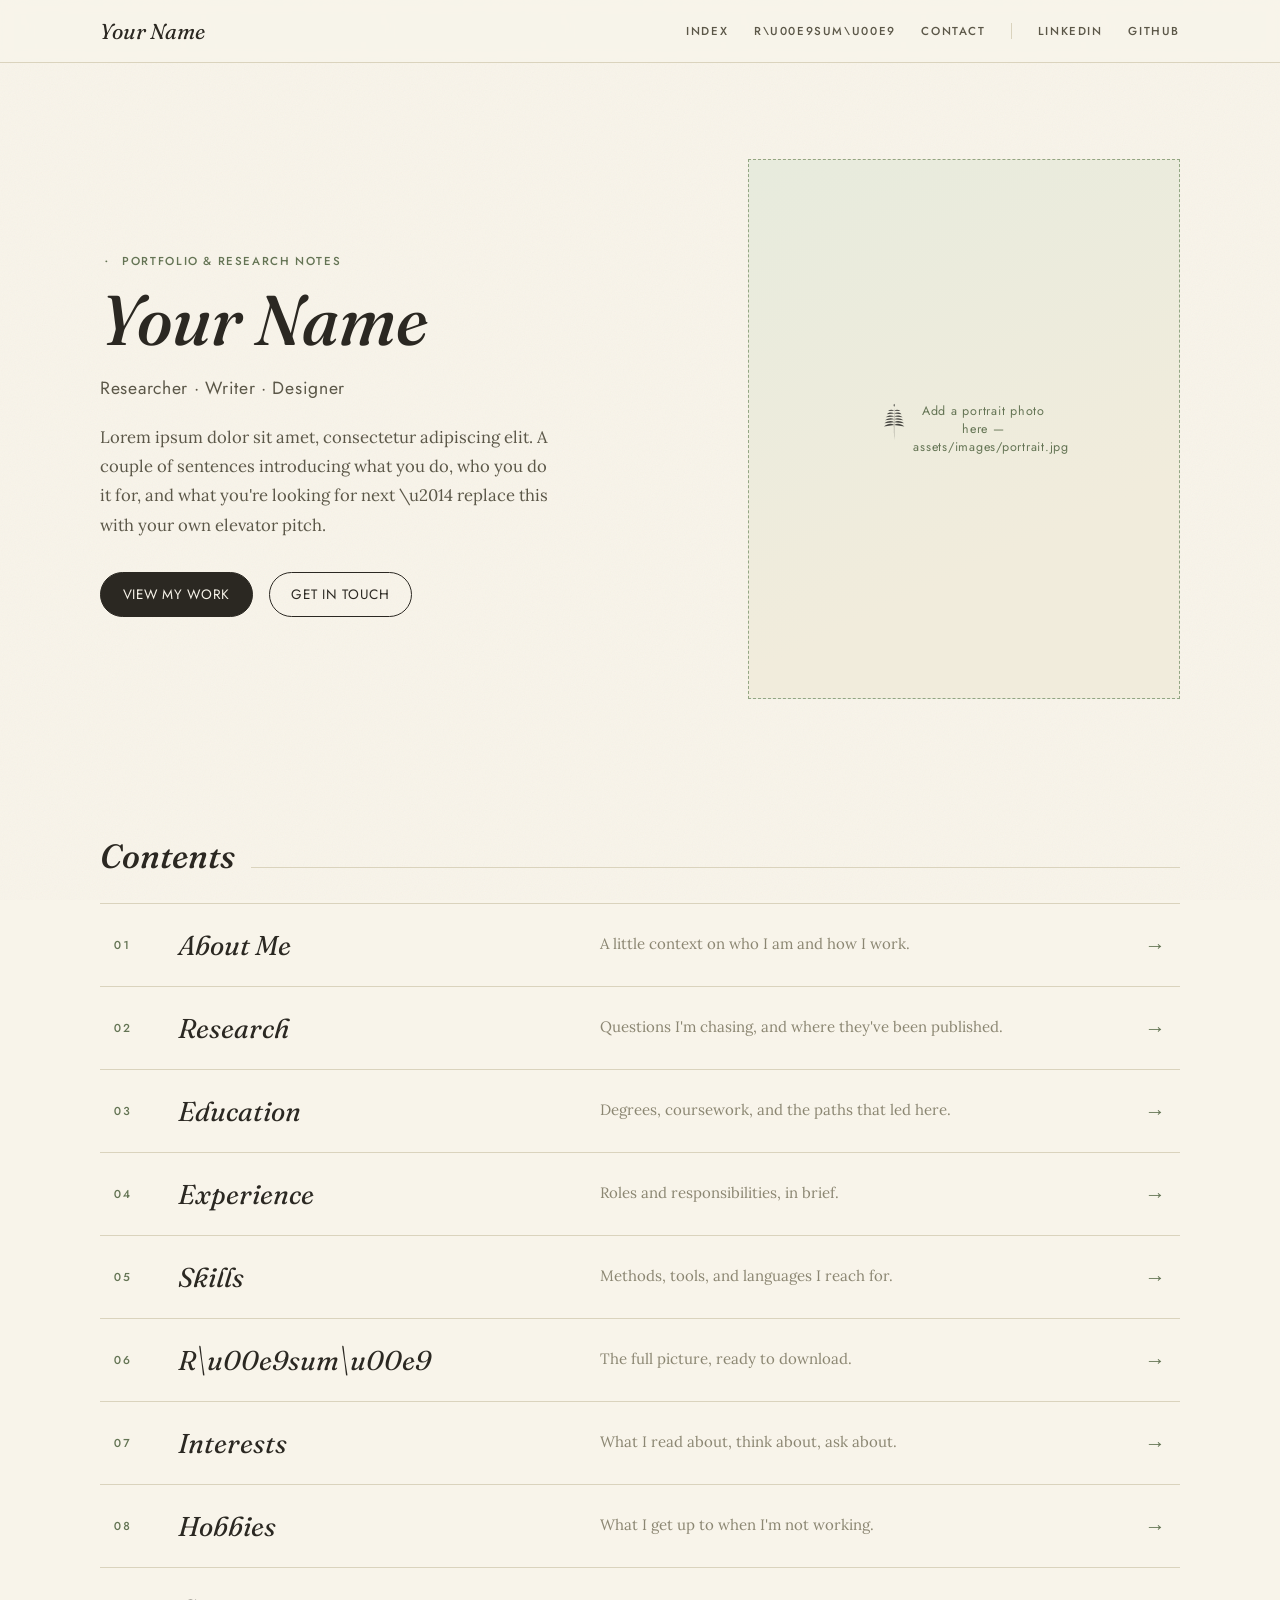
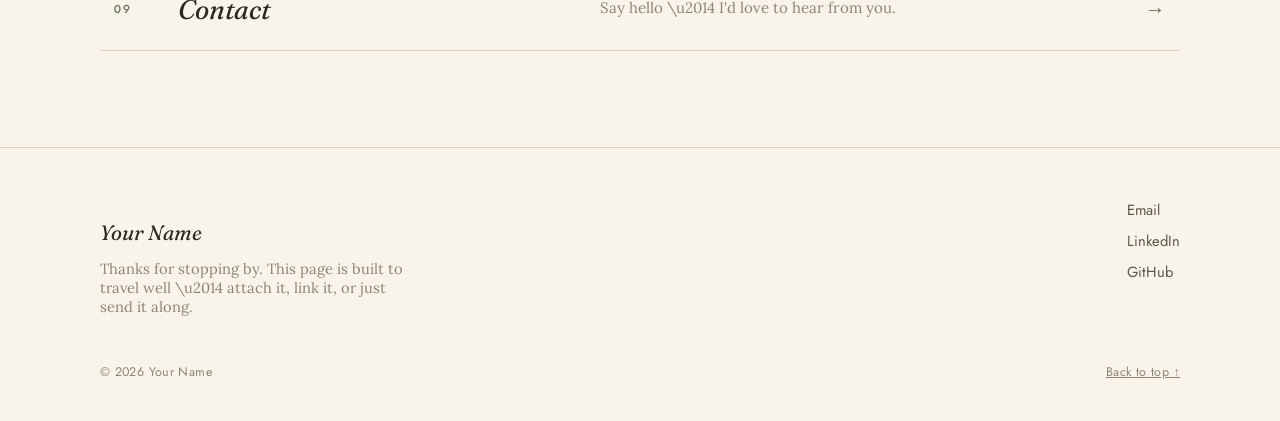
==== portfolio-editorial/index.html @ 89cc777c "reuploading" ====
<!DOCTYPE html>
<html lang="en">
<head>
<meta charset="UTF-8">
<meta name="viewport" content="width=device-width, initial-scale=1.0">
<title>Your Name \u2014 Portfolio</title>
<meta name="description" content="Portfolio of Your Name \u2014 research, experience, and work.">

<!-- Open Graph: makes the link preview nicely on LinkedIn / Slack / iMessage -->
<meta property="og:title" content="Your Name \u2014 Portfolio">
<meta property="og:description" content="Research, experience, and work.">
<meta property="og:type" content="website">
<meta property="og:image" content="assets/images/og-image.jpg">

<link rel="icon" href="data:image/svg+xml,%3Csvg xmlns='http://www.w3.org/2000/svg' viewBox='0 0 32 32'%3E%3Crect width='32' height='32' fill='%2393A683'/%3E%3Ctext x='16' y='23' font-size='20' text-anchor='middle' fill='%23F8F4EA' font-family='Georgia,serif'%3EY%3C/text%3E%3C/svg%3E">

<link rel="preconnect" href="https://fonts.googleapis.com">
<link rel="preconnect" href="https://fonts.gstatic.com" crossorigin>
<link href="https://fonts.googleapis.com/css2?family=Fraunces:ital,wght@0,400;0,500;0,600;1,400;1,500&family=Lora:ital,wght@0,400;0,500;1,400&family=Jost:wght@400;500&display=swap" rel="stylesheet">

<link rel="stylesheet" href="css/tokens.css">
<link rel="stylesheet" href="css/base.css">
<link rel="stylesheet" href="css/layout.css">
<link rel="stylesheet" href="css/index-grid.css">
<link rel="stylesheet" href="css/modal.css">
</head>
<body id="top">

<header class="site-header">
  <div class="wrap site-header__inner">
    <a href="#top" class="site-header__name" data-site="name">Your Name</a>
    <nav class="site-header__nav" aria-label="Primary">
      <a href="#index" class="label">Index</a>
      <button type="button" class="label" data-entry="resume">R\u00e9sum\u00e9</button>
      <button type="button" class="label" data-entry="contact">Contact</button>
      <span class="site-header__divider" aria-hidden="true"></span>
      <a href="#" class="label" data-site-href="linkedin" target="_blank" rel="noopener">LinkedIn</a>
      <a href="#" class="label" data-site-href="github" target="_blank" rel="noopener">GitHub</a>
    </nav>
  </div>
</header>

<main>

  <!-- ================= HERO ================= -->
  <section class="hero">
    <div class="wrap hero__grid">
      <div>
        <p class="hero__kicker label">
          <svg class="icon" viewBox="0 0 60 60"><use href="#icon-flourish"></use></svg>
          Portfolio &amp; Research Notes
        </p>
        <h1 class="hero__name" data-site="name">Your Name</h1>
        <p class="hero__role" data-site="role">Researcher \u00b7 Writer \u00b7 Designer</p>
        <p class="hero__intro">
          Lorem ipsum dolor sit amet, consectetur adipiscing elit. A couple of sentences
          introducing what you do, who you do it for, and what you're looking for next \u2014
          replace this with your own elevator pitch.
        </p>
        <div class="hero__cta">
          <a href="#index" class="btn btn--solid">View my work</a>
          <button type="button" class="btn btn--outline" data-entry="contact">Get in touch</button>
        </div>
      </div>

      <div class="hero__portrait" id="heroPortrait">
        <img src="assets/images/portrait.jpg" alt="Portrait of Your Name" loading="lazy"
          onerror="this.style.display='none'; document.getElementById('heroPortrait').classList.add('is-missing');">
        <svg class="hero__portrait-icon" viewBox="0 0 120 200"><use href="#icon-fern"></use></svg>
        <span class="hero__portrait-text">Add a portrait photo here &mdash; assets/images/portrait.jpg</span>
      </div>
    </div>
  </section>

  <!-- ================= INDEX ================= -->
  <section id="index">
    <div class="wrap">
      <div class="section-heading">
        <h2>Contents</h2>
        <div class="rule"></div>
      </div>

      <ul class="index-list">
        <li><button type="button" class="index-row" data-entry="about">
          <span class="index-row__num label">01</span>
          <span class="index-row__title">About Me</span>
          <span class="index-row__teaser">A little context on who I am and how I work.</span>
          <span class="index-row__arrow" aria-hidden="true">&#8594;</span>
        </button></li>

        <li><button type="button" class="index-row" data-entry="research">
          <span class="index-row__num label">02</span>
          <span class="index-row__title">Research</span>
          <span class="index-row__teaser">Questions I'm chasing, and where they've been published.</span>
          <span class="index-row__arrow" aria-hidden="true">&#8594;</span>
        </button></li>

        <li><button type="button" class="index-row" data-entry="education">
          <span class="index-row__num label">03</span>
          <span class="index-row__title">Education</span>
          <span class="index-row__teaser">Degrees, coursework, and the paths that led here.</span>
          <span class="index-row__arrow" aria-hidden="true">&#8594;</span>
        </button></li>

        <li><button type="button" class="index-row" data-entry="experience">
          <span class="index-row__num label">04</span>
          <span class="index-row__title">Experience</span>
          <span class="index-row__teaser">Roles and responsibilities, in brief.</span>
          <span class="index-row__arrow" aria-hidden="true">&#8594;</span>
        </button></li>

        <li><button type="button" class="index-row" data-entry="skills">
          <span class="index-row__num label">05</span>
          <span class="index-row__title">Skills</span>
          <span class="index-row__teaser">Methods, tools, and languages I reach for.</span>
          <span class="index-row__arrow" aria-hidden="true">&#8594;</span>
        </button></li>

        <li><button type="button" class="index-row" data-entry="resume">
          <span class="index-row__num label">06</span>
          <span class="index-row__title">R\u00e9sum\u00e9</span>
          <span class="index-row__teaser">The full picture, ready to download.</span>
          <span class="index-row__arrow" aria-hidden="true">&#8594;</span>
        </button></li>

        <li><button type="button" class="index-row" data-entry="interests">
          <span class="index-row__num label">07</span>
          <span class="index-row__title">Interests</span>
          <span class="index-row__teaser">What I read about, think about, ask about.</span>
          <span class="index-row__arrow" aria-hidden="true">&#8594;</span>
        </button></li>

        <li><button type="button" class="index-row" data-entry="hobbies">
          <span class="index-row__num label">08</span>
          <span class="index-row__title">Hobbies</span>
          <span class="index-row__teaser">What I get up to when I'm not working.</span>
          <span class="index-row__arrow" aria-hidden="true">&#8594;</span>
        </button></li>

        <li><button type="button" class="index-row" data-entry="contact">
          <span class="index-row__num label">09</span>
          <span class="index-row__title">Contact</span>
          <span class="index-row__teaser">Say hello \u2014 I'd love to hear from you.</span>
          <span class="index-row__arrow" aria-hidden="true">&#8594;</span>
        </button></li>
      </ul>
    </div>
  </section>

</main>

<footer class="site-footer">
  <div class="wrap">
    <div class="site-footer__grid">
      <div>
        <p class="site-footer__name" data-site="name">Your Name</p>
        <p class="site-footer__tag">Thanks for stopping by. This page is built to travel well \u2014 attach it, link it, or just send it along.</p>
      </div>
      <div class="site-footer__links">
        <a href="#" data-site-href="mailto">Email</a>
        <a href="#" data-site-href="linkedin" target="_blank" rel="noopener">LinkedIn</a>
        <a href="#" data-site-href="github" target="_blank" rel="noopener">GitHub</a>
      </div>
    </div>
    <div class="wrap site-footer__bottom">
      <span>&copy; <span id="year"></span> <span data-site="name">Your Name</span></span>
      <a href="#top">Back to top &uarr;</a>
    </div>
  </div>
</footer>

<!-- ================= ENTRY POPUP ================= -->
<div class="modal-overlay" id="modalOverlay" aria-hidden="true">
  <div class="entry" id="entryPanel" role="dialog" aria-modal="true" aria-labelledby="entryTitle">
    <button type="button" class="entry__close" id="entryClose" aria-label="Close">Close &#10005;</button>
    <div class="entry__scroll">
      <p class="entry__kicker label" id="entryKicker"></p>
      <h2 class="entry__title" id="entryTitle"></h2>
      <div class="entry__rule"></div>
      <div class="entry__body" id="entryBody"></div>
      <p class="entry__folio" id="entryFolio"></p>
    </div>
    <svg class="entry__ornament" viewBox="0 0 120 200"><use href="#icon-seedpod"></use></svg>
  </div>
</div>

<!-- ================= INLINE SVG SPRITE ================= -->
<svg style="display:none">
  <defs>
    <g id="icon-fern"><path d="M60 196 C58 150 58 100 60 20" />
  <path d="M60 40 C50 34 38 34 28 42" />
  <path d="M60 55 C48 48 34 48 22 58" />
  <path d="M60 70 C46 62 30 63 16 74" />
  <path d="M60 85 C45 76 28 78 12 90" />
  <path d="M60 100 C44 90 26 93 9 106" />
  <path d="M60 115 C44 104 25 108 7 122" />
  <path d="M60 40 C70 34 82 34 92 42" />
  <path d="M60 55 C72 48 86 48 98 58" />
  <path d="M60 70 C74 62 90 63 104 74" />
  <path d="M60 85 C75 76 92 78 108 90" />
  <path d="M60 100 C76 90 94 93 111 106" />
  <path d="M60 115 C76 104 95 108 113 122" />
  <path d="M60 20 C56 14 56 8 60 4 C64 8 64 14 60 20 Z" /></g>
    <g id="icon-seedpod"><path d="M60 196 L58 100" />
  <ellipse cx="60" cy="70" rx="16" ry="22" />
  <path d="M60 48 L60 20" />
  <path d="M60 48 L44 26" />
  <path d="M60 48 L76 26" />
  <path d="M52 52 L34 40" />
  <path d="M68 52 L86 40" />
  <path d="M48 66 L26 62" />
  <path d="M72 66 L94 62" />
  <path d="M48 82 L28 90" />
  <path d="M72 82 L92 90" />
  <path d="M56 90 L46 108" />
  <path d="M64 90 L74 108" /></g>
    <g id="icon-flourish"><path d="M30 4 L30 56" />
  <path d="M6 30 L54 30" />
  <path d="M12 12 L48 48" />
  <path d="M48 12 L12 48" />
  <circle cx="30" cy="30" r="4.5" fill="currentColor" stroke="none" /></g>
  </defs>
</svg>

<script src="js/content.js"></script>
<script src="js/main.js"></script>
<script>
  document.getElementById("year").textContent = new Date().getFullYear();
  if (typeof SITE_INFO !== "undefined") {
    document.querySelectorAll('[data-site-href="mailto"]').forEach((el) => {
      el.setAttribute("href", "mailto:" + SITE_INFO.email);
    });
  }
</script>
</body>
</html>
---- portfolio-editorial/css/tokens.css ----
/* ==========================================================================
   DESIGN TOKENS
   Pastel sage, warm paper, and a soft charcoal ink — with a single rust
   accent used sparingly. Edit here to re-theme the whole site.
   ========================================================================== */

:root {
  /* ---- Paper / ground ---- */
  --cream:       #F8F4EA;   /* page background */
  --paper:       #F1ECDC;   /* card / modal background, one shade deeper */
  --paper-line:  #DAD3BD;   /* hairline rules on paper */

  /* ---- Ink ---- */
  --charcoal:      #2B2822;
  --charcoal-soft: #5B5748;
  --charcoal-faint:#8B8672;

  /* ---- Sage (primary accent) ---- */
  --sage:       #93A683;
  --sage-deep:  #647454;
  --sage-pale:  #E7EBDD;

  /* ---- Rust (secondary accent, used sparingly) ---- */
  --rust: #B5613A;

  /* ---- Type ---- */
  --font-display: 'Fraunces', 'Georgia', serif;
  --font-body:    'Lora', Georgia, serif;
  --font-ui:      'Jost', 'Helvetica Neue', Arial, sans-serif;

  /* ---- Motion ---- */
  --ease: cubic-bezier(.22,1,.36,1);
}
---- portfolio-editorial/css/base.css ----
/* ==========================================================================
   BASE / RESET / PAGE GROUND
   ========================================================================== */

*, *::before, *::after { box-sizing: border-box; }

html { scroll-behavior: smooth; }

html, body {
  margin: 0;
  min-height: 100%;
  background: var(--cream);
  color: var(--charcoal);
  font-family: var(--font-body);
}

body {
  position: relative;
  overflow-x: hidden;
}

/* Faint paper grain over the whole page */
body::before {
  content: "";
  position: fixed;
  inset: 0;
  pointer-events: none;
  z-index: 1;
  opacity: 0.05;
  mix-blend-mode: multiply;
  background-image: url("data:image/svg+xml,%3Csvg xmlns='http://www.w3.org/2000/svg' width='180' height='180'%3E%3Cfilter id='n'%3E%3CfeTurbulence type='fractalNoise' baseFrequency='0.85' numOctaves='2' stitchTiles='stitch'/%3E%3C/filter%3E%3Crect width='100%25' height='100%25' filter='url(%23n)'/%3E%3C/svg%3E");
  background-size: 180px 180px;
}

img { max-width: 100%; display: block; }
button { font-family: inherit; }
a { color: var(--sage-deep); }

h1, h2, h3, h4 {
  font-family: var(--font-display);
  font-weight: 500;
  margin: 0;
  color: var(--charcoal);
}

::selection { background: var(--sage); color: var(--cream); }

:focus-visible {
  outline: 2px solid var(--sage-deep);
  outline-offset: 3px;
}

/* ---- Small-caps / label utility, used for nav, kickers, tags ---- */
.label {
  font-family: var(--font-ui);
  text-transform: uppercase;
  letter-spacing: 0.14em;
  font-size: 0.72rem;
  font-weight: 500;
}

.wrap {
  width: min(1080px, 90vw);
  margin: 0 auto;
  position: relative;
  z-index: 2;
}

.visually-hidden {
  position: absolute;
  width: 1px; height: 1px;
  overflow: hidden;
  clip: rect(0 0 0 0);
  white-space: nowrap;
}

.icon {
  color: var(--sage-deep);
  width: 1em;
  height: 1em;
  display: inline-block;
}

html.no-scroll, body.no-scroll { overflow: hidden !important; height: 100%; }

@media (prefers-reduced-motion: reduce) {
  html { scroll-behavior: auto; }
  * { animation-duration: 0.001ms !important; animation-iteration-count: 1 !important; transition-duration: 0.001ms !important; }
}
---- portfolio-editorial/css/layout.css ----
/* ==========================================================================
   LAYOUT: header, hero, footer, buttons
   ========================================================================== */

/* ---- Header ---- */
.site-header {
  position: sticky;
  top: 0;
  z-index: 20;
  background: rgba(248,244,234,0.9);
  backdrop-filter: blur(6px);
  border-bottom: 1px solid var(--paper-line);
}
.site-header__inner {
  display: flex;
  align-items: center;
  justify-content: space-between;
  padding: 1.1rem 0;
}
.site-header__name {
  font-family: var(--font-display);
  font-style: italic;
  font-size: 1.35rem;
  color: var(--charcoal);
  text-decoration: none;
}
.site-header__nav {
  display: flex;
  align-items: center;
  gap: 1.6rem;
}
.site-header__nav button,
.site-header__nav a {
  background: none;
  border: none;
  cursor: pointer;
  color: var(--charcoal-soft);
  text-decoration: none;
  padding: 0.2rem 0;
  border-bottom: 1px solid transparent;
  transition: color 160ms var(--ease), border-color 160ms var(--ease);
}
.site-header__nav button:hover,
.site-header__nav a:hover,
.site-header__nav button:focus-visible,
.site-header__nav a:focus-visible {
  color: var(--sage-deep);
  border-bottom-color: var(--sage-deep);
}
.site-header__divider {
  width: 1px;
  height: 1rem;
  background: var(--paper-line);
}

@media (max-width: 640px) {
  .site-header__nav { gap: 1rem; flex-wrap: wrap; justify-content: flex-end; }
  .site-header__divider { display: none; }
}

/* ---- Hero ---- */
.hero {
  padding: clamp(3rem, 8vw, 6rem) 0 clamp(2.5rem, 6vw, 4rem);
}
.hero__grid {
  display: grid;
  grid-template-columns: 1.15fr 0.85fr;
  gap: clamp(2rem, 5vw, 4rem);
  align-items: center;
}
.hero__kicker {
  color: var(--sage-deep);
  margin-bottom: 0.9rem;
  display: flex;
  align-items: center;
  gap: 0.6rem;
}
.hero__kicker .icon { width: 1.1em; height: 1.1em; }
.hero__name {
  font-size: clamp(2.6rem, 6vw, 4.4rem);
  font-style: italic;
  line-height: 1.05;
  margin-bottom: 0.6rem;
}
.hero__role {
  font-family: var(--font-ui);
  color: var(--charcoal-soft);
  font-size: clamp(0.95rem, 1.4vw, 1.1rem);
  letter-spacing: 0.04em;
  margin-bottom: 1.4rem;
}
.hero__intro {
  max-width: 46ch;
  font-size: clamp(1rem, 1.3vw, 1.12rem);
  line-height: 1.75;
  color: var(--charcoal-soft);
  margin-bottom: 2rem;
}
.hero__cta {
  display: flex;
  gap: 1rem;
  flex-wrap: wrap;
}

.hero__portrait {
  position: relative;
  aspect-ratio: 4 / 5;
  overflow: hidden;
  border: 1px solid var(--paper-line);
}
.hero__portrait img {
  position: absolute;
  inset: 0;
  width: 100%;
  height: 100%;
  object-fit: cover;
}
.hero__portrait-icon,
.hero__portrait-text { display: none; }

.hero__portrait.is-missing {
  border: 1.5px dashed var(--sage);
  background: linear-gradient(155deg, var(--sage-pale), var(--paper) 70%);
  display: flex;
  align-items: center;
  justify-content: center;
  text-align: center;
  padding: 1.5rem;
}
.hero__portrait.is-missing .hero__portrait-icon,
.hero__portrait.is-missing .hero__portrait-text { display: block; }
.hero__portrait-icon { width: 2.4rem; height: 2.4rem; margin-bottom: 0.8rem; color: var(--sage-deep); opacity: 0.7; }
.hero__portrait-text {
  font-family: var(--font-ui);
  font-size: 0.78rem;
  letter-spacing: 0.06em;
  color: var(--sage-deep);
  max-width: 20ch;
}

@media (max-width: 780px) {
  .hero__grid { grid-template-columns: 1fr; }
  .hero__portrait { max-width: 320px; margin: 0 auto; }
}

/* ---- Buttons ---- */
.btn {
  font-family: var(--font-ui);
  font-size: 0.85rem;
  letter-spacing: 0.05em;
  text-transform: uppercase;
  padding: 0.85em 1.6em;
  border-radius: 999px;
  border: 1.5px solid var(--charcoal);
  background: transparent;
  color: var(--charcoal);
  cursor: pointer;
  text-decoration: none;
  display: inline-flex;
  align-items: center;
  gap: 0.5em;
  transition: transform 160ms var(--ease), background 160ms var(--ease), color 160ms var(--ease);
}
.btn:hover, .btn:focus-visible {
  transform: translateY(-2px);
}
.btn--solid {
  background: var(--charcoal);
  color: var(--cream);
  border-color: var(--charcoal);
}
.btn--solid:hover, .btn--solid:focus-visible { background: var(--sage-deep); border-color: var(--sage-deep); }
.btn--outline:hover, .btn--outline:focus-visible { background: var(--charcoal); color: var(--cream); }

/* ---- Section heading (used above the index & elsewhere) ---- */
.section-heading {
  display: flex;
  align-items: baseline;
  gap: 1rem;
  margin: clamp(3rem, 6vw, 4.5rem) 0 1.6rem;
}
.section-heading h2 {
  font-size: clamp(1.6rem, 3vw, 2.1rem);
  font-style: italic;
}
.section-heading .rule {
  flex: 1 1 auto;
  height: 1px;
  background: var(--paper-line);
}

/* ---- Footer ---- */
.site-footer {
  margin-top: clamp(4rem, 8vw, 6rem);
  border-top: 1px solid var(--paper-line);
  padding: clamp(2.4rem, 5vw, 3.2rem) 0 2.5rem;
}
.site-footer__grid {
  display: flex;
  flex-wrap: wrap;
  gap: 2rem;
  justify-content: space-between;
  align-items: flex-start;
  margin-bottom: 2rem;
}
.site-footer__name {
  font-family: var(--font-display);
  font-style: italic;
  font-size: 1.3rem;
  margin-bottom: 0.4rem;
}
.site-footer__tag {
  color: var(--charcoal-faint);
  font-size: 0.92rem;
  max-width: 34ch;
}
.site-footer__links {
  display: flex;
  flex-direction: column;
  gap: 0.5rem;
}
.site-footer__links a {
  color: var(--charcoal-soft);
  text-decoration: none;
  font-family: var(--font-ui);
  font-size: 0.92rem;
  border-bottom: 1px solid transparent;
  transition: color 160ms var(--ease), border-color 160ms var(--ease);
}
.site-footer__links a:hover { color: var(--sage-deep); border-bottom-color: var(--sage-deep); }

.site-footer__bottom {
  display: flex;
  justify-content: space-between;
  flex-wrap: wrap;
  gap: 0.6rem;
  color: var(--charcoal-faint);
  font-family: var(--font-ui);
  font-size: 0.78rem;
  letter-spacing: 0.03em;
}
.site-footer__bottom a { color: inherit; }
---- portfolio-editorial/css/index-grid.css ----
/* ==========================================================================
   INDEX — the magazine-style "table of contents" list of clickable sections
   ========================================================================== */

.index-list {
  list-style: none;
  margin: 0;
  padding: 0;
  border-top: 1px solid var(--paper-line);
}
.index-list li { border-bottom: 1px solid var(--paper-line); }

.index-row {
  width: 100%;
  display: grid;
  grid-template-columns: 2.6rem 1.3fr 1.7fr auto;
  align-items: center;
  gap: 1.4rem;
  background: none;
  border: none;
  cursor: pointer;
  padding: 1.5rem 0.9rem;
  text-align: left;
  transition: background 200ms var(--ease), padding-left 200ms var(--ease);
}
.index-row:hover,
.index-row:focus-visible {
  background: var(--sage-pale);
  padding-left: 1.6rem;
}

.index-row__num {
  color: var(--sage-deep);
  font-variant-numeric: tabular-nums;
}
.index-row__title {
  font-family: var(--font-display);
  font-size: clamp(1.2rem, 2.3vw, 1.7rem);
  color: var(--charcoal);
  font-style: italic;
}
.index-row__teaser {
  font-family: var(--font-body);
  color: var(--charcoal-faint);
  font-size: 0.94rem;
  line-height: 1.5;
}
.index-row__arrow {
  font-size: 1.3rem;
  color: var(--sage-deep);
  transform: translateX(0);
  transition: transform 220ms var(--ease);
  justify-self: end;
}
.index-row:hover .index-row__arrow,
.index-row:focus-visible .index-row__arrow {
  transform: translateX(6px);
}

@media (max-width: 720px) {
  .index-row {
    grid-template-columns: 2rem 1fr auto;
  }
  .index-row__teaser { display: none; }
}
---- portfolio-editorial/css/modal.css ----
/* ==========================================================================
   ENTRY POPUP — an editorial "magazine spread" for each section
   ========================================================================== */

.modal-overlay {
  position: fixed;
  inset: 0;
  background: rgba(43,40,34,0.74);
  display: flex;
  align-items: center;
  justify-content: center;
  padding: 4vh 4vw;
  opacity: 0;
  visibility: hidden;
  transition: opacity 220ms var(--ease);
  z-index: 100;
}
.modal-overlay.is-open { opacity: 1; visibility: visible; }

.entry {
  position: relative;
  width: min(760px, 94vw);
  max-height: 88vh;
  overflow: hidden;
  background: var(--paper);
  border-top: 3px solid var(--sage);
  box-shadow: 0 2rem 4rem rgba(43,40,34,0.35);
  transform: translateY(14px) scale(0.97);
  opacity: 0;
  transition: transform 260ms var(--ease), opacity 220ms var(--ease);
}
.modal-overlay.is-open .entry { transform: translateY(0) scale(1); opacity: 1; }

.entry__ornament {
  position: absolute;
  right: -1.2rem;
  bottom: -1.2rem;
  width: 7rem;
  height: 7rem;
  color: var(--sage);
  opacity: 0.16;
  pointer-events: none;
  transform: rotate(8deg);
}

.entry__close {
  position: absolute;
  top: 1.1rem;
  right: 1.3rem;
  z-index: 2;
  background: none;
  border: none;
  cursor: pointer;
  font-family: var(--font-ui);
  font-size: 0.75rem;
  letter-spacing: 0.1em;
  text-transform: uppercase;
  color: var(--charcoal-soft);
  display: flex;
  align-items: center;
  gap: 0.4em;
  padding: 0.4em 0.6em;
  transition: color 160ms var(--ease);
}
.entry__close:hover, .entry__close:focus-visible { color: var(--sage-deep); }

.entry__scroll {
  max-height: 88vh;
  overflow-y: auto;
  padding: clamp(2.2rem, 5vw, 3.2rem) clamp(1.8rem, 5vw, 3.2rem) clamp(2.4rem, 5vw, 3rem);
}

.entry__kicker {
  color: var(--sage-deep);
  margin-bottom: 0.7rem;
}
.entry__title {
  font-size: clamp(1.7rem, 4vw, 2.5rem);
  font-style: italic;
  margin-bottom: 1rem;
}
.entry__rule {
  height: 1px;
  background: var(--paper-line);
  margin-bottom: 1.6rem;
}

.entry__body {
  color: var(--charcoal-soft);
  line-height: 1.75;
  font-size: clamp(0.94rem, 1.4vw, 1.04rem);
}
.entry__body p { margin: 0 0 1.1em; }
.entry__body ul { margin: 0 0 1.1em; padding-left: 1.2em; }
.entry__body li { margin-bottom: 0.5em; }
.entry__body h3 {
  font-family: var(--font-display);
  font-style: italic;
  color: var(--charcoal);
  font-size: 1.15em;
  margin: 1.3em 0 0.35em;
}
.entry__body .meta {
  font-family: var(--font-ui);
  font-size: 0.78em;
  letter-spacing: 0.05em;
  text-transform: uppercase;
  color: var(--sage-deep);
  margin: 0 0 0.6em;
}
.entry__quote {
  font-family: var(--font-display);
  font-style: italic;
  font-size: 1.25em;
  color: var(--charcoal);
  border-left: 2px solid var(--sage);
  padding-left: 1em;
  margin: 1.4em 0;
}

.entry__tags {
  display: flex;
  flex-wrap: wrap;
  gap: 0.5em;
  margin: 0.6em 0 1.2em;
  padding: 0;
  list-style: none;
}
.entry__tags li {
  margin: 0;
  padding: 0.3em 0.85em;
  border: 1px solid var(--sage);
  color: var(--sage-deep);
  font-family: var(--font-ui);
  font-size: 0.82em;
  border-radius: 999px;
}

.entry__image {
  position: relative;
  margin: 0.4em 0 1.3em;
}
.entry__image img {
  width: 100%;
  display: block;
  border: 1px solid var(--paper-line);
}
.entry__image-fallback { display: none; }
.entry__image.is-missing {
  border: 1.5px dashed var(--sage);
  background: var(--sage-pale);
  padding: 2rem 1rem;
  text-align: center;
  color: var(--sage-deep);
  font-family: var(--font-ui);
  font-size: 0.78rem;
  letter-spacing: 0.05em;
}
.entry__image.is-missing .entry__image-fallback { display: inline; }

.entry__folio {
  margin-top: 1.8em;
  text-align: right;
  font-family: var(--font-ui);
  font-size: 0.75rem;
  letter-spacing: 0.08em;
  color: var(--charcoal-faint);
}

.entry__scroll::-webkit-scrollbar { width: 9px; }
.entry__scroll::-webkit-scrollbar-thumb { background: var(--paper-line); }
.entry__scroll::-webkit-scrollbar-track { background: transparent; }

@media (max-width: 560px) {
  .entry__ornament { width: 4.5rem; height: 4.5rem; }
}
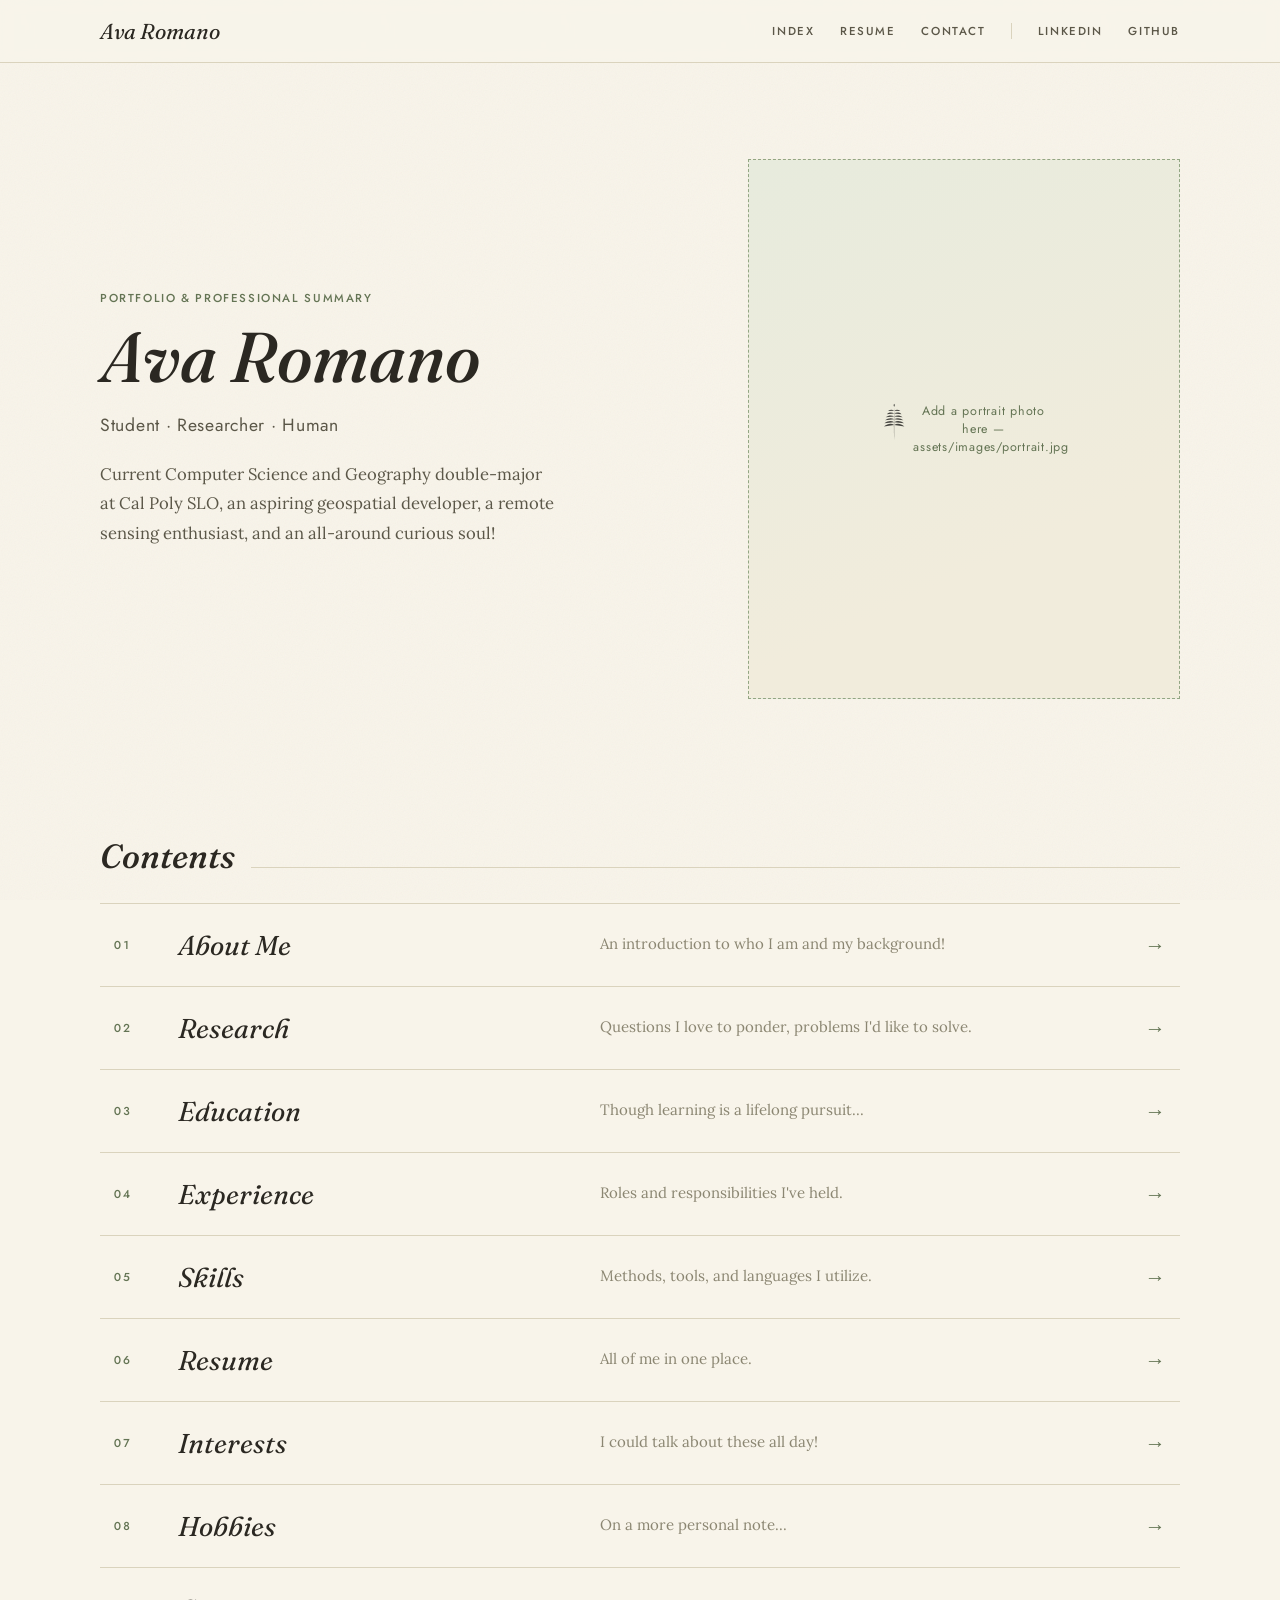
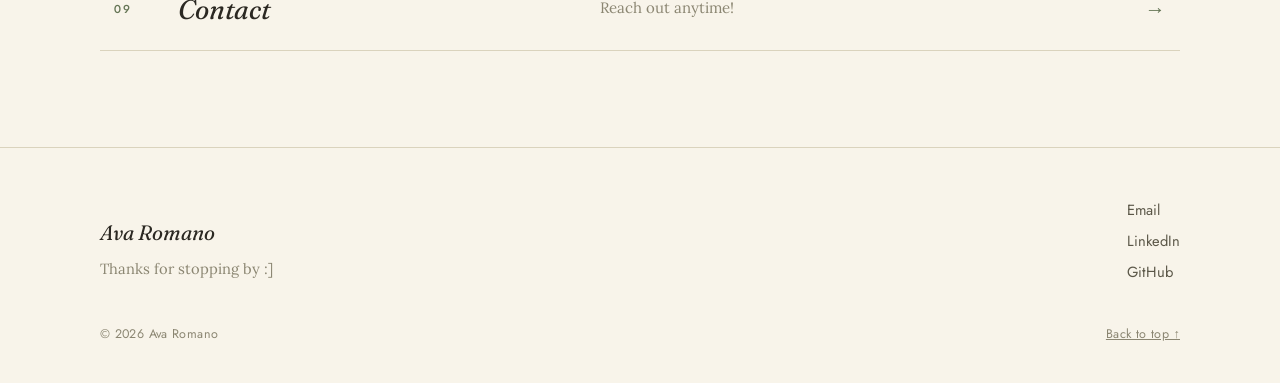
==== commit 8d686d5b: "initial changes" ====
--- a/portfolio-editorial/index.html
+++ b/portfolio-editorial/index.html
@@ -3,7 +3,7 @@
 <head>
 <meta charset="UTF-8">
 <meta name="viewport" content="width=device-width, initial-scale=1.0">
-<title>Your Name \u2014 Portfolio</title>
+<title>Ava Romano \u2014 Portfolio</title>
 <meta name="description" content="Portfolio of Your Name \u2014 research, experience, and work.">
 
 <!-- Open Graph: makes the link preview nicely on LinkedIn / Slack / iMessage -->
@@ -28,10 +28,10 @@
 
 <header class="site-header">
   <div class="wrap site-header__inner">
-    <a href="#top" class="site-header__name" data-site="name">Your Name</a>
+    <a href="#top" class="site-header__name" data-site="name">Ava Romano</a>
     <nav class="site-header__nav" aria-label="Primary">
       <a href="#index" class="label">Index</a>
-      <button type="button" class="label" data-entry="resume">R\u00e9sum\u00e9</button>
+      <button type="button" class="label" data-entry="resume">Resume</button>
       <button type="button" class="label" data-entry="contact">Contact</button>
       <span class="site-header__divider" aria-hidden="true"></span>
       <a href="#" class="label" data-site-href="linkedin" target="_blank" rel="noopener">LinkedIn</a>
@@ -47,20 +47,14 @@
     <div class="wrap hero__grid">
       <div>
         <p class="hero__kicker label">
-          <svg class="icon" viewBox="0 0 60 60"><use href="#icon-flourish"></use></svg>
-          Portfolio &amp; Research Notes
+          Portfolio &amp; Professional Summary
         </p>
         <h1 class="hero__name" data-site="name">Your Name</h1>
         <p class="hero__role" data-site="role">Researcher \u00b7 Writer \u00b7 Designer</p>
         <p class="hero__intro">
-          Lorem ipsum dolor sit amet, consectetur adipiscing elit. A couple of sentences
-          introducing what you do, who you do it for, and what you're looking for next \u2014
-          replace this with your own elevator pitch.
+          Current Computer Science and Geography double-major at Cal Poly SLO, an aspiring geospatial developer,
+           a remote sensing enthusiast, and an all-around curious soul!
         </p>
-        <div class="hero__cta">
-          <a href="#index" class="btn btn--solid">View my work</a>
-          <button type="button" class="btn btn--outline" data-entry="contact">Get in touch</button>
-        </div>
       </div>
 
       <div class="hero__portrait" id="heroPortrait">
@@ -84,63 +78,63 @@
         <li><button type="button" class="index-row" data-entry="about">
           <span class="index-row__num label">01</span>
           <span class="index-row__title">About Me</span>
-          <span class="index-row__teaser">A little context on who I am and how I work.</span>
+          <span class="index-row__teaser">An introduction to who I am and my background!</span>
           <span class="index-row__arrow" aria-hidden="true">&#8594;</span>
         </button></li>
 
         <li><button type="button" class="index-row" data-entry="research">
           <span class="index-row__num label">02</span>
           <span class="index-row__title">Research</span>
-          <span class="index-row__teaser">Questions I'm chasing, and where they've been published.</span>
+          <span class="index-row__teaser">Questions I love to ponder, problems I'd like to solve.</span>
           <span class="index-row__arrow" aria-hidden="true">&#8594;</span>
         </button></li>
 
         <li><button type="button" class="index-row" data-entry="education">
           <span class="index-row__num label">03</span>
           <span class="index-row__title">Education</span>
-          <span class="index-row__teaser">Degrees, coursework, and the paths that led here.</span>
+          <span class="index-row__teaser">Though learning is a lifelong pursuit...</span>
           <span class="index-row__arrow" aria-hidden="true">&#8594;</span>
         </button></li>
 
         <li><button type="button" class="index-row" data-entry="experience">
           <span class="index-row__num label">04</span>
           <span class="index-row__title">Experience</span>
-          <span class="index-row__teaser">Roles and responsibilities, in brief.</span>
+          <span class="index-row__teaser">Roles and responsibilities I've held.</span>
           <span class="index-row__arrow" aria-hidden="true">&#8594;</span>
         </button></li>
 
         <li><button type="button" class="index-row" data-entry="skills">
           <span class="index-row__num label">05</span>
           <span class="index-row__title">Skills</span>
-          <span class="index-row__teaser">Methods, tools, and languages I reach for.</span>
+          <span class="index-row__teaser">Methods, tools, and languages I utilize.</span>
           <span class="index-row__arrow" aria-hidden="true">&#8594;</span>
         </button></li>
 
         <li><button type="button" class="index-row" data-entry="resume">
           <span class="index-row__num label">06</span>
-          <span class="index-row__title">R\u00e9sum\u00e9</span>
-          <span class="index-row__teaser">The full picture, ready to download.</span>
+          <span class="index-row__title">Resume</span>
+          <span class="index-row__teaser">All of me in one place.</span>
           <span class="index-row__arrow" aria-hidden="true">&#8594;</span>
         </button></li>
 
         <li><button type="button" class="index-row" data-entry="interests">
           <span class="index-row__num label">07</span>
           <span class="index-row__title">Interests</span>
-          <span class="index-row__teaser">What I read about, think about, ask about.</span>
+          <span class="index-row__teaser">I could talk about these all day!</span>
           <span class="index-row__arrow" aria-hidden="true">&#8594;</span>
         </button></li>
 
         <li><button type="button" class="index-row" data-entry="hobbies">
           <span class="index-row__num label">08</span>
           <span class="index-row__title">Hobbies</span>
-          <span class="index-row__teaser">What I get up to when I'm not working.</span>
+          <span class="index-row__teaser">On a more personal note...</span>
           <span class="index-row__arrow" aria-hidden="true">&#8594;</span>
         </button></li>
 
         <li><button type="button" class="index-row" data-entry="contact">
           <span class="index-row__num label">09</span>
           <span class="index-row__title">Contact</span>
-          <span class="index-row__teaser">Say hello \u2014 I'd love to hear from you.</span>
+          <span class="index-row__teaser">Reach out anytime!</span>
           <span class="index-row__arrow" aria-hidden="true">&#8594;</span>
         </button></li>
       </ul>
@@ -154,7 +148,7 @@
     <div class="site-footer__grid">
       <div>
         <p class="site-footer__name" data-site="name">Your Name</p>
-        <p class="site-footer__tag">Thanks for stopping by. This page is built to travel well \u2014 attach it, link it, or just send it along.</p>
+        <p class="site-footer__tag">Thanks for stopping by :]</p>
       </div>
       <div class="site-footer__links">
         <a href="#" data-site-href="mailto">Email</a>
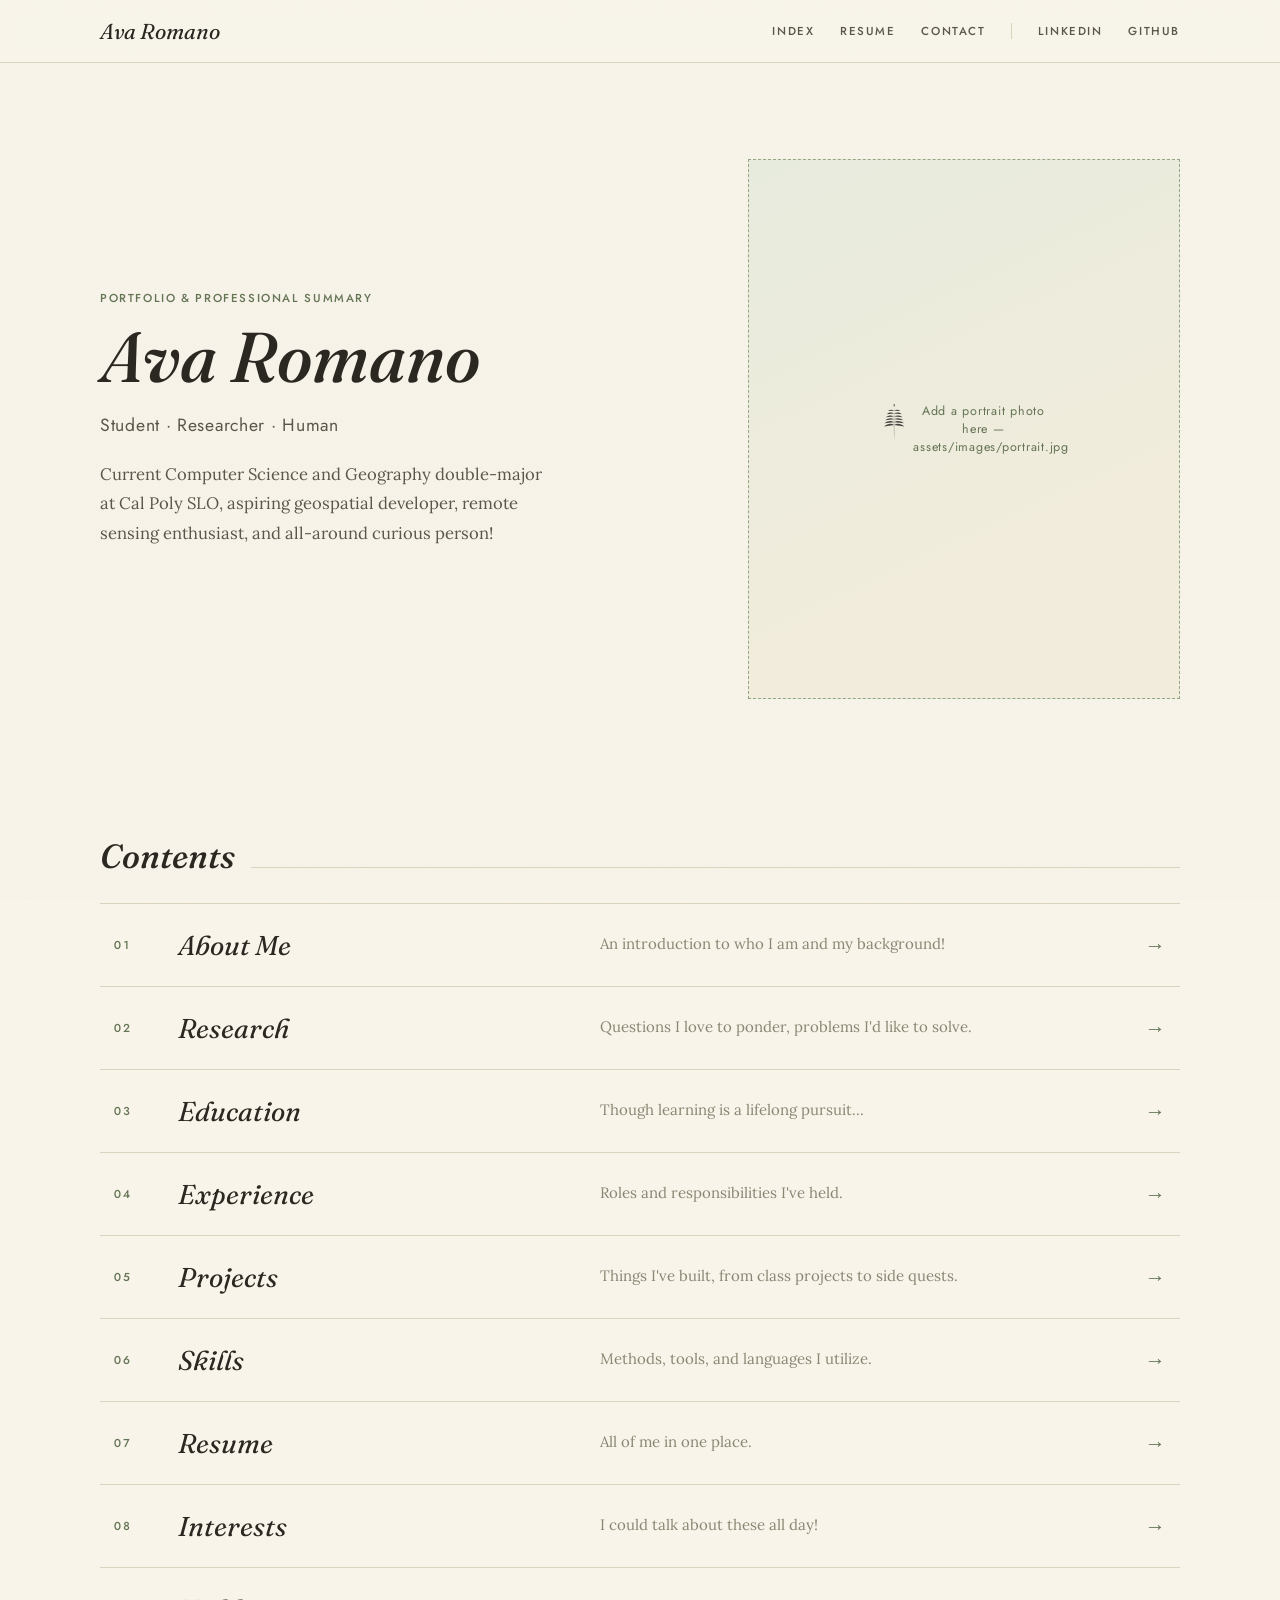
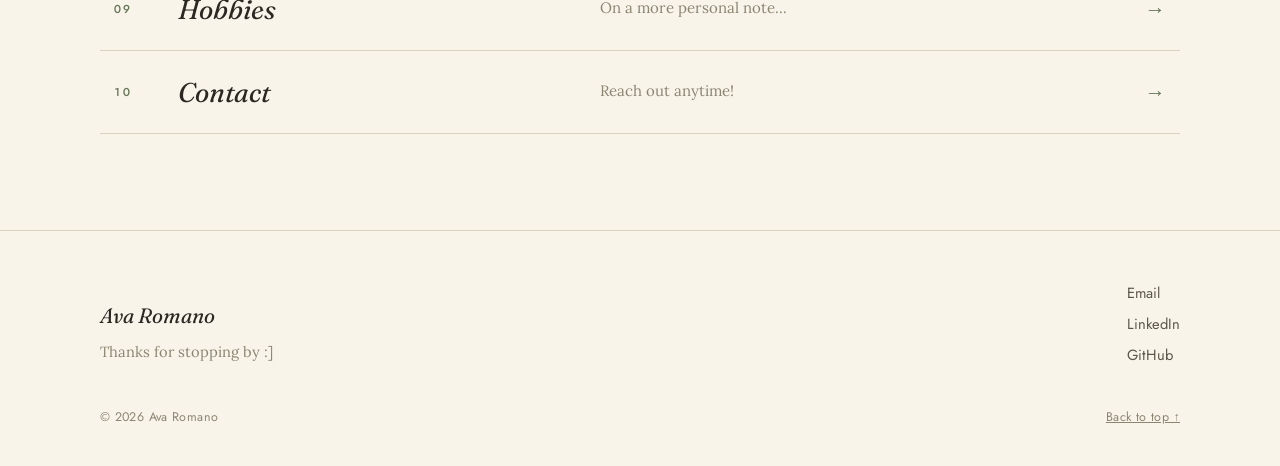
==== commit e7691729: "updates to first few website sections" ====
--- a/portfolio-editorial/index.html
+++ b/portfolio-editorial/index.html
@@ -3,16 +3,16 @@
 <head>
 <meta charset="UTF-8">
 <meta name="viewport" content="width=device-width, initial-scale=1.0">
-<title>Ava Romano \u2014 Portfolio</title>
-<meta name="description" content="Portfolio of Your Name \u2014 research, experience, and work.">
+<title>Ava Romano &mdash; Portfolio</title>
+<meta name="description" content="Portfolio of Ava Romano &mdash; research, experience, and work.">
 
 <!-- Open Graph: makes the link preview nicely on LinkedIn / Slack / iMessage -->
-<meta property="og:title" content="Your Name \u2014 Portfolio">
+<meta property="og:title" content="Ava Romano &mdash; Portfolio">
 <meta property="og:description" content="Research, experience, and work.">
 <meta property="og:type" content="website">
 <meta property="og:image" content="assets/images/og-image.jpg">
 
-<link rel="icon" href="data:image/svg+xml,%3Csvg xmlns='http://www.w3.org/2000/svg' viewBox='0 0 32 32'%3E%3Crect width='32' height='32' fill='%2393A683'/%3E%3Ctext x='16' y='23' font-size='20' text-anchor='middle' fill='%23F8F4EA' font-family='Georgia,serif'%3EY%3C/text%3E%3C/svg%3E">
+<link rel="icon" href="data:image/svg+xml,%3Csvg xmlns='http://www.w3.org/2000/svg' viewBox='0 0 32 32'%3E%3Crect width='32' height='32' fill='%2393A683'/%3E%3Ctext x='16' y='23' font-size='20' text-anchor='middle' fill='%23F8F4EA' font-family='Georgia,serif'%3EA%3C/text%3E%3C/svg%3E">
 
 <link rel="preconnect" href="https://fonts.googleapis.com">
 <link rel="preconnect" href="https://fonts.gstatic.com" crossorigin>
@@ -50,10 +50,10 @@
           Portfolio &amp; Professional Summary
         </p>
         <h1 class="hero__name" data-site="name">Your Name</h1>
-        <p class="hero__role" data-site="role">Researcher \u00b7 Writer \u00b7 Designer</p>
+        <p class="hero__role" data-site="role">Researcher &middot; Writer &middot; Designer</p>
         <p class="hero__intro">
-          Current Computer Science and Geography double-major at Cal Poly SLO, an aspiring geospatial developer,
-           a remote sensing enthusiast, and an all-around curious soul!
+          Current Computer Science and Geography double-major at Cal Poly SLO, aspiring geospatial developer,
+           remote sensing enthusiast, and all-around curious person!
         </p>
       </div>
 
@@ -75,68 +75,107 @@
       </div>
 
       <ul class="index-list">
-        <li><button type="button" class="index-row" data-entry="about">
-          <span class="index-row__num label">01</span>
-          <span class="index-row__title">About Me</span>
-          <span class="index-row__teaser">An introduction to who I am and my background!</span>
-          <span class="index-row__arrow" aria-hidden="true">&#8594;</span>
-        </button></li>
-
-        <li><button type="button" class="index-row" data-entry="research">
-          <span class="index-row__num label">02</span>
-          <span class="index-row__title">Research</span>
-          <span class="index-row__teaser">Questions I love to ponder, problems I'd like to solve.</span>
-          <span class="index-row__arrow" aria-hidden="true">&#8594;</span>
-        </button></li>
-
-        <li><button type="button" class="index-row" data-entry="education">
-          <span class="index-row__num label">03</span>
-          <span class="index-row__title">Education</span>
-          <span class="index-row__teaser">Though learning is a lifelong pursuit...</span>
-          <span class="index-row__arrow" aria-hidden="true">&#8594;</span>
-        </button></li>
-
-        <li><button type="button" class="index-row" data-entry="experience">
-          <span class="index-row__num label">04</span>
-          <span class="index-row__title">Experience</span>
-          <span class="index-row__teaser">Roles and responsibilities I've held.</span>
-          <span class="index-row__arrow" aria-hidden="true">&#8594;</span>
-        </button></li>
-
-        <li><button type="button" class="index-row" data-entry="skills">
-          <span class="index-row__num label">05</span>
-          <span class="index-row__title">Skills</span>
-          <span class="index-row__teaser">Methods, tools, and languages I utilize.</span>
-          <span class="index-row__arrow" aria-hidden="true">&#8594;</span>
-        </button></li>
-
-        <li><button type="button" class="index-row" data-entry="resume">
-          <span class="index-row__num label">06</span>
-          <span class="index-row__title">Resume</span>
-          <span class="index-row__teaser">All of me in one place.</span>
-          <span class="index-row__arrow" aria-hidden="true">&#8594;</span>
-        </button></li>
-
-        <li><button type="button" class="index-row" data-entry="interests">
-          <span class="index-row__num label">07</span>
-          <span class="index-row__title">Interests</span>
-          <span class="index-row__teaser">I could talk about these all day!</span>
-          <span class="index-row__arrow" aria-hidden="true">&#8594;</span>
-        </button></li>
-
-        <li><button type="button" class="index-row" data-entry="hobbies">
-          <span class="index-row__num label">08</span>
-          <span class="index-row__title">Hobbies</span>
-          <span class="index-row__teaser">On a more personal note...</span>
-          <span class="index-row__arrow" aria-hidden="true">&#8594;</span>
-        </button></li>
-
-        <li><button type="button" class="index-row" data-entry="contact">
-          <span class="index-row__num label">09</span>
-          <span class="index-row__title">Contact</span>
-          <span class="index-row__teaser">Reach out anytime!</span>
-          <span class="index-row__arrow" aria-hidden="true">&#8594;</span>
-        </button></li>
+
+        <li>
+          <button type="button" class="index-row" data-entry="about" aria-expanded="false" aria-controls="panel-about">
+            <span class="index-row__num label">01</span>
+            <span class="index-row__title">About Me</span>
+            <span class="index-row__teaser">An introduction to who I am and my background!</span>
+            <span class="index-row__arrow" aria-hidden="true">&#8594;</span>
+          </button>
+          <div class="index-panel" id="panel-about" data-panel="about"><div class="index-panel__inner"><div class="index-panel__content"></div></div></div>
+        </li>
+
+        <li>
+          <button type="button" class="index-row" data-entry="research" aria-expanded="false" aria-controls="panel-research">
+            <span class="index-row__num label">02</span>
+            <span class="index-row__title">Research</span>
+            <span class="index-row__teaser">Questions I love to ponder, problems I'd like to solve.</span>
+            <span class="index-row__arrow" aria-hidden="true">&#8594;</span>
+          </button>
+          <div class="index-panel" id="panel-research" data-panel="research"><div class="index-panel__inner"><div class="index-panel__content"></div></div></div>
+        </li>
+
+        <li>
+          <button type="button" class="index-row" data-entry="education" aria-expanded="false" aria-controls="panel-education">
+            <span class="index-row__num label">03</span>
+            <span class="index-row__title">Education</span>
+            <span class="index-row__teaser">Though learning is a lifelong pursuit...</span>
+            <span class="index-row__arrow" aria-hidden="true">&#8594;</span>
+          </button>
+          <div class="index-panel" id="panel-education" data-panel="education"><div class="index-panel__inner"><div class="index-panel__content"></div></div></div>
+        </li>
+
+        <li>
+          <button type="button" class="index-row" data-entry="experience" aria-expanded="false" aria-controls="panel-experience">
+            <span class="index-row__num label">04</span>
+            <span class="index-row__title">Experience</span>
+            <span class="index-row__teaser">Roles and responsibilities I've held.</span>
+            <span class="index-row__arrow" aria-hidden="true">&#8594;</span>
+          </button>
+          <div class="index-panel" id="panel-experience" data-panel="experience"><div class="index-panel__inner"><div class="index-panel__content"></div></div></div>
+        </li>
+
+        <li>
+          <button type="button" class="index-row" data-entry="projects" aria-expanded="false" aria-controls="panel-projects">
+            <span class="index-row__num label">05</span>
+            <span class="index-row__title">Projects</span>
+            <span class="index-row__teaser">Things I've built, from class projects to side quests.</span>
+            <span class="index-row__arrow" aria-hidden="true">&#8594;</span>
+          </button>
+          <div class="index-panel" id="panel-projects" data-panel="projects"><div class="index-panel__inner"><div class="index-panel__content"></div></div></div>
+        </li>
+
+        <li>
+          <button type="button" class="index-row" data-entry="skills" aria-expanded="false" aria-controls="panel-skills">
+            <span class="index-row__num label">06</span>
+            <span class="index-row__title">Skills</span>
+            <span class="index-row__teaser">Methods, tools, and languages I utilize.</span>
+            <span class="index-row__arrow" aria-hidden="true">&#8594;</span>
+          </button>
+          <div class="index-panel" id="panel-skills" data-panel="skills"><div class="index-panel__inner"><div class="index-panel__content"></div></div></div>
+        </li>
+
+        <li>
+          <button type="button" class="index-row" data-entry="resume" aria-expanded="false" aria-controls="panel-resume">
+            <span class="index-row__num label">07</span>
+            <span class="index-row__title">Resume</span>
+            <span class="index-row__teaser">All of me in one place.</span>
+            <span class="index-row__arrow" aria-hidden="true">&#8594;</span>
+          </button>
+          <div class="index-panel" id="panel-resume" data-panel="resume"><div class="index-panel__inner"><div class="index-panel__content"></div></div></div>
+        </li>
+
+        <li>
+          <button type="button" class="index-row" data-entry="interests" aria-expanded="false" aria-controls="panel-interests">
+            <span class="index-row__num label">08</span>
+            <span class="index-row__title">Interests</span>
+            <span class="index-row__teaser">I could talk about these all day!</span>
+            <span class="index-row__arrow" aria-hidden="true">&#8594;</span>
+          </button>
+          <div class="index-panel" id="panel-interests" data-panel="interests"><div class="index-panel__inner"><div class="index-panel__content"></div></div></div>
+        </li>
+
+        <li>
+          <button type="button" class="index-row" data-entry="hobbies" aria-expanded="false" aria-controls="panel-hobbies">
+            <span class="index-row__num label">09</span>
+            <span class="index-row__title">Hobbies</span>
+            <span class="index-row__teaser">On a more personal note...</span>
+            <span class="index-row__arrow" aria-hidden="true">&#8594;</span>
+          </button>
+          <div class="index-panel" id="panel-hobbies" data-panel="hobbies"><div class="index-panel__inner"><div class="index-panel__content"></div></div></div>
+        </li>
+
+        <li>
+          <button type="button" class="index-row" data-entry="contact" aria-expanded="false" aria-controls="panel-contact">
+            <span class="index-row__num label">10</span>
+            <span class="index-row__title">Contact</span>
+            <span class="index-row__teaser">Reach out anytime!</span>
+            <span class="index-row__arrow" aria-hidden="true">&#8594;</span>
+          </button>
+          <div class="index-panel" id="panel-contact" data-panel="contact"><div class="index-panel__inner"><div class="index-panel__content"></div></div></div>
+        </li>
+
       </ul>
     </div>
   </section>
@@ -163,7 +202,7 @@
   </div>
 </footer>
 
-<!-- ================= ENTRY POPUP ================= -->
+<!-- ================= ENTRY DETAIL POPUP (used by Research / Experience / Projects cards) ================= -->
 <div class="modal-overlay" id="modalOverlay" aria-hidden="true">
   <div class="entry" id="entryPanel" role="dialog" aria-modal="true" aria-labelledby="entryTitle">
     <button type="button" class="entry__close" id="entryClose" aria-label="Close">Close &#10005;</button>
--- a/portfolio-editorial/css/index-grid.css
+++ b/portfolio-editorial/css/index-grid.css
@@ -48,13 +48,25 @@
 .index-row__arrow {
   font-size: 1.3rem;
   color: var(--sage-deep);
-  transform: translateX(0);
-  transition: transform 220ms var(--ease);
+  transform: rotate(0deg);
+  transition: transform 260ms var(--ease);
   justify-self: end;
 }
 .index-row:hover .index-row__arrow,
 .index-row:focus-visible .index-row__arrow {
-  transform: translateX(6px);
+  transform: translateX(4px);
+}
+.index-row.is-open {
+  background: var(--sage-pale);
+}
+.index-row.is-open .index-row__title {
+  color: var(--sage-deep);
+}
+.index-row.is-open .index-row__arrow {
+  transform: rotate(90deg);
+}
+.index-row.is-open:hover .index-row__arrow {
+  transform: rotate(90deg) translateX(4px);
 }
 
 @media (max-width: 720px) {
@@ -63,3 +75,107 @@
   }
   .index-row__teaser { display: none; }
 }
+
+/* ---- Dropdown panel ----
+   The grid-template-rows 0fr -> 1fr trick animates height without
+   knowing the content's size ahead of time. The inner wrapper clips
+   the content while collapsed. */
+.index-panel {
+  display: grid;
+  grid-template-rows: 0fr;
+  transition: grid-template-rows 320ms var(--ease);
+  background: var(--paper);
+}
+.index-panel.is-open { grid-template-rows: 1fr; }
+
+.index-panel__inner {
+  overflow: hidden;
+  min-height: 0;
+}
+
+.index-panel__content {
+  padding: 0.4rem 3.7rem 2rem 2.6rem;
+  color: var(--charcoal-soft);
+  line-height: 1.75;
+  font-size: clamp(0.92rem, 1.3vw, 1rem);
+}
+.index-panel__content p { margin: 0 0 1em; }
+.index-panel__content ul { margin: 0 0 1em; padding-left: 1.2em; }
+.index-panel__content li { margin-bottom: 0.4em; }
+.index-panel__content h3 {
+  font-family: var(--font-display);
+  font-style: italic;
+  color: var(--charcoal);
+  font-size: 1.1em;
+  margin: 1.1em 0 0.3em;
+}
+.index-panel__content .meta {
+  font-family: var(--font-ui);
+  font-size: 0.78em;
+  letter-spacing: 0.05em;
+  text-transform: uppercase;
+  color: var(--sage-deep);
+  margin: 0 0 0.5em;
+}
+
+@media (max-width: 720px) {
+  .index-panel__content { padding: 0.4rem 1rem 1.8rem 2rem; }
+}
+
+/* ---- Entry cards (Research / Experience / Projects) ---- */
+.entry-grid {
+  display: grid;
+  grid-template-columns: repeat(2, 1fr);
+  gap: 1rem;
+  margin: 0.4rem 0 0.4rem;
+}
+@media (max-width: 560px) {
+  .entry-grid { grid-template-columns: 1fr; }
+}
+
+.entry-card {
+  text-align: left;
+  background: var(--cream);
+  border: 1px solid var(--paper-line);
+  padding: 1.15rem 1.3rem;
+  cursor: pointer;
+  font-family: inherit;
+  color: inherit;
+  transition: border-color 180ms var(--ease), transform 180ms var(--ease), background 180ms var(--ease);
+}
+.entry-card:hover,
+.entry-card:focus-visible {
+  border-color: var(--sage);
+  background: var(--sage-pale);
+  transform: translateY(-2px);
+}
+.entry-card__meta {
+  font-family: var(--font-ui);
+  font-size: 0.7rem;
+  letter-spacing: 0.05em;
+  text-transform: uppercase;
+  color: var(--sage-deep);
+  margin-bottom: 0.4rem;
+}
+.entry-card__heading {
+  font-family: var(--font-display);
+  font-style: italic;
+  font-size: 1.05rem;
+  color: var(--charcoal);
+  margin-bottom: 0.4rem;
+  line-height: 1.3;
+}
+.entry-card__teaser {
+  font-family: var(--font-body);
+  font-size: 0.88rem;
+  color: var(--charcoal-faint);
+  line-height: 1.5;
+}
+.entry-card__cta {
+  font-family: var(--font-ui);
+  font-size: 0.72rem;
+  letter-spacing: 0.05em;
+  color: var(--sage-deep);
+  margin-top: 0.7rem;
+  display: block;
+}
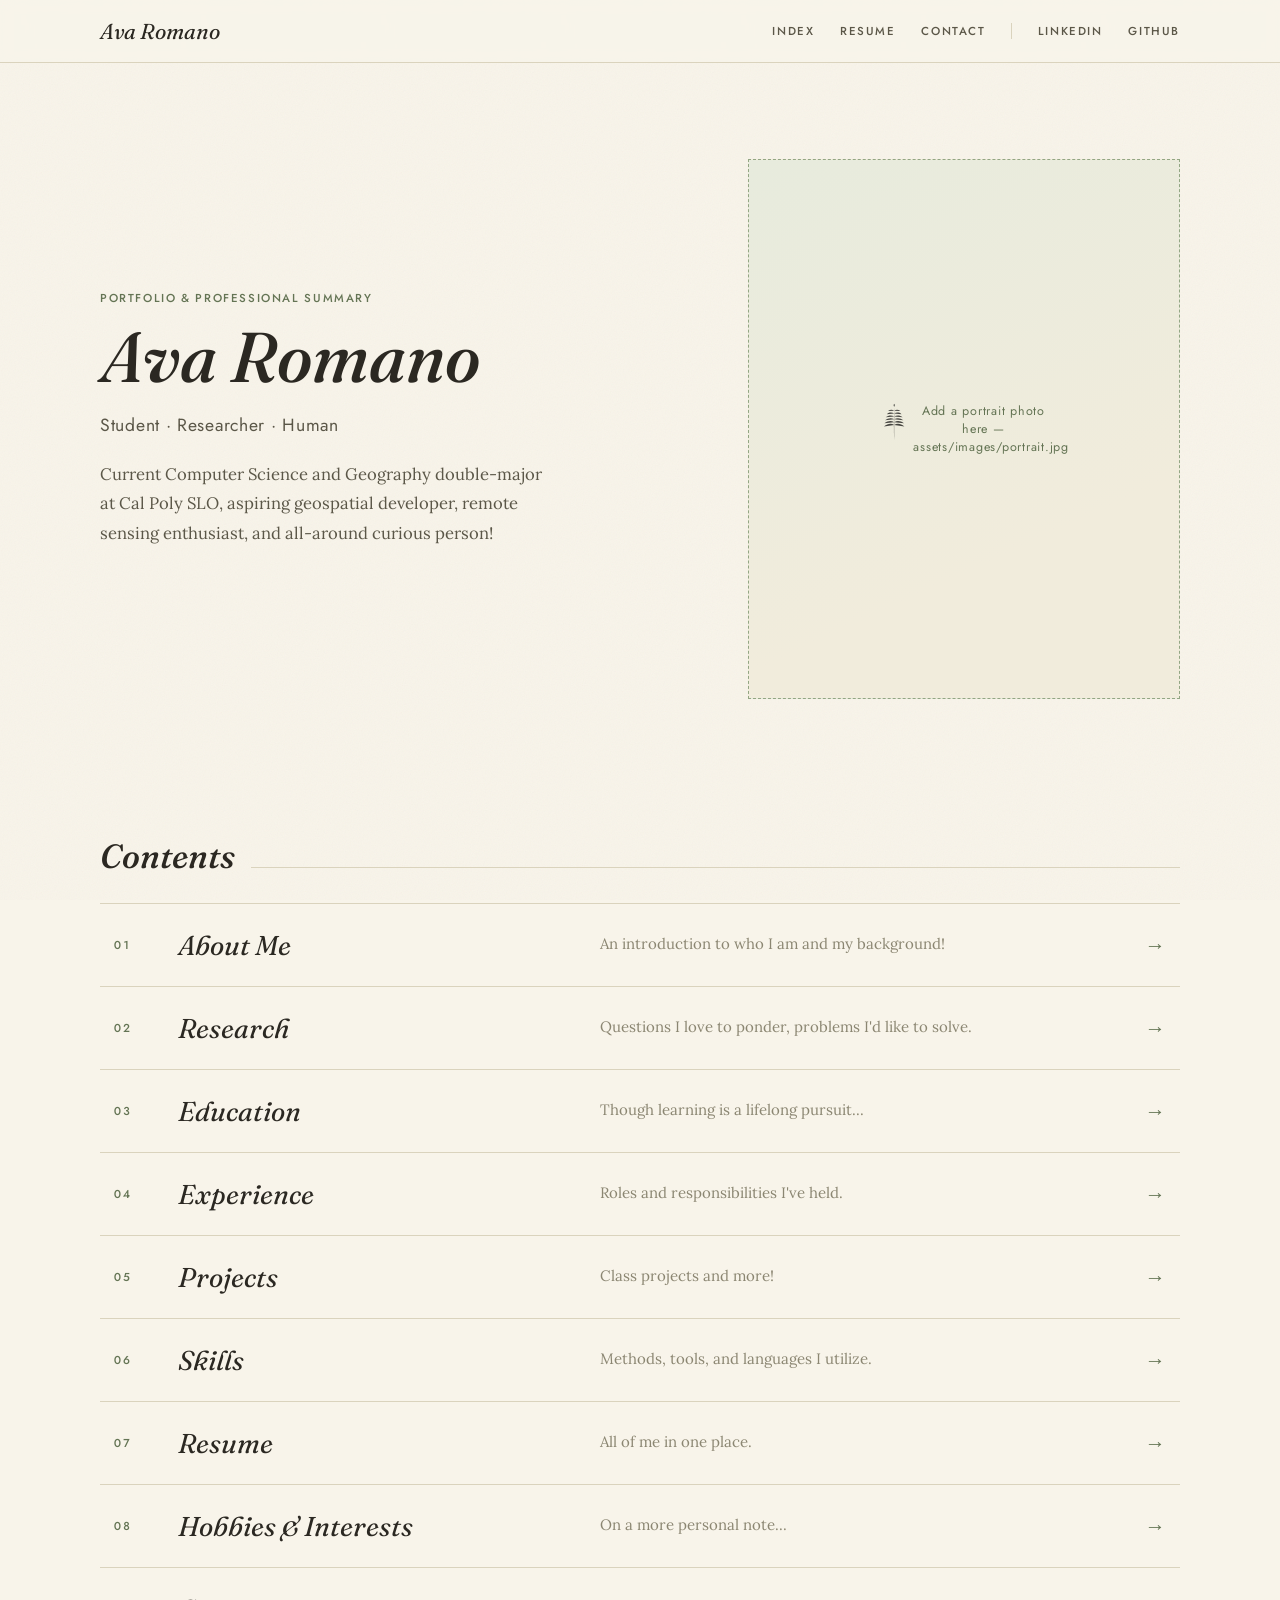
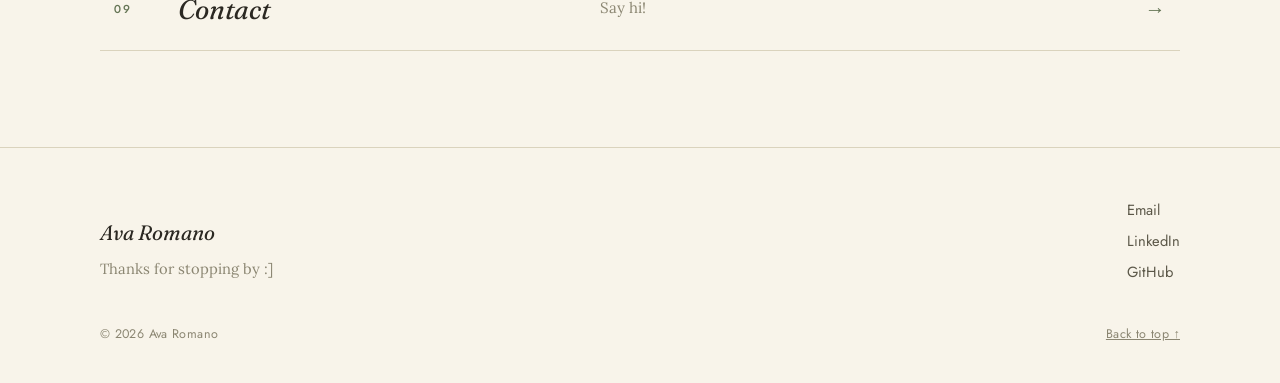
==== commit 4c06b506: "filled out enough to deploy a first iteration" ====
--- a/portfolio-editorial/index.html
+++ b/portfolio-editorial/index.html
@@ -120,7 +120,7 @@
           <button type="button" class="index-row" data-entry="projects" aria-expanded="false" aria-controls="panel-projects">
             <span class="index-row__num label">05</span>
             <span class="index-row__title">Projects</span>
-            <span class="index-row__teaser">Things I've built, from class projects to side quests.</span>
+            <span class="index-row__teaser">Class projects and more!</span>
             <span class="index-row__arrow" aria-hidden="true">&#8594;</span>
           </button>
           <div class="index-panel" id="panel-projects" data-panel="projects"><div class="index-panel__inner"><div class="index-panel__content"></div></div></div>
@@ -145,7 +145,7 @@
           </button>
           <div class="index-panel" id="panel-resume" data-panel="resume"><div class="index-panel__inner"><div class="index-panel__content"></div></div></div>
         </li>
-
+<!--
         <li>
           <button type="button" class="index-row" data-entry="interests" aria-expanded="false" aria-controls="panel-interests">
             <span class="index-row__num label">08</span>
@@ -155,22 +155,22 @@
           </button>
           <div class="index-panel" id="panel-interests" data-panel="interests"><div class="index-panel__inner"><div class="index-panel__content"></div></div></div>
         </li>
-
+--->
         <li>
           <button type="button" class="index-row" data-entry="hobbies" aria-expanded="false" aria-controls="panel-hobbies">
+            <span class="index-row__num label">08</span>
+            <span class="index-row__title">Hobbies &amp; Interests</span>
+            <span class="index-row__teaser">On a more personal note...</span>
+            <span class="index-row__arrow" aria-hidden="true">&#8594;</span>
+          </button>
+          <div class="index-panel" id="panel-hobbies" data-panel="hobbies"><div class="index-panel__inner"><div class="index-panel__content"></div></div></div>
+        </li>
+
+        <li>
+          <button type="button" class="index-row" data-entry="contact" aria-expanded="false" aria-controls="panel-contact">
             <span class="index-row__num label">09</span>
-            <span class="index-row__title">Hobbies</span>
-            <span class="index-row__teaser">On a more personal note...</span>
-            <span class="index-row__arrow" aria-hidden="true">&#8594;</span>
-          </button>
-          <div class="index-panel" id="panel-hobbies" data-panel="hobbies"><div class="index-panel__inner"><div class="index-panel__content"></div></div></div>
-        </li>
-
-        <li>
-          <button type="button" class="index-row" data-entry="contact" aria-expanded="false" aria-controls="panel-contact">
-            <span class="index-row__num label">10</span>
             <span class="index-row__title">Contact</span>
-            <span class="index-row__teaser">Reach out anytime!</span>
+            <span class="index-row__teaser">Say hi!</span>
             <span class="index-row__arrow" aria-hidden="true">&#8594;</span>
           </button>
           <div class="index-panel" id="panel-contact" data-panel="contact"><div class="index-panel__inner"><div class="index-panel__content"></div></div></div>
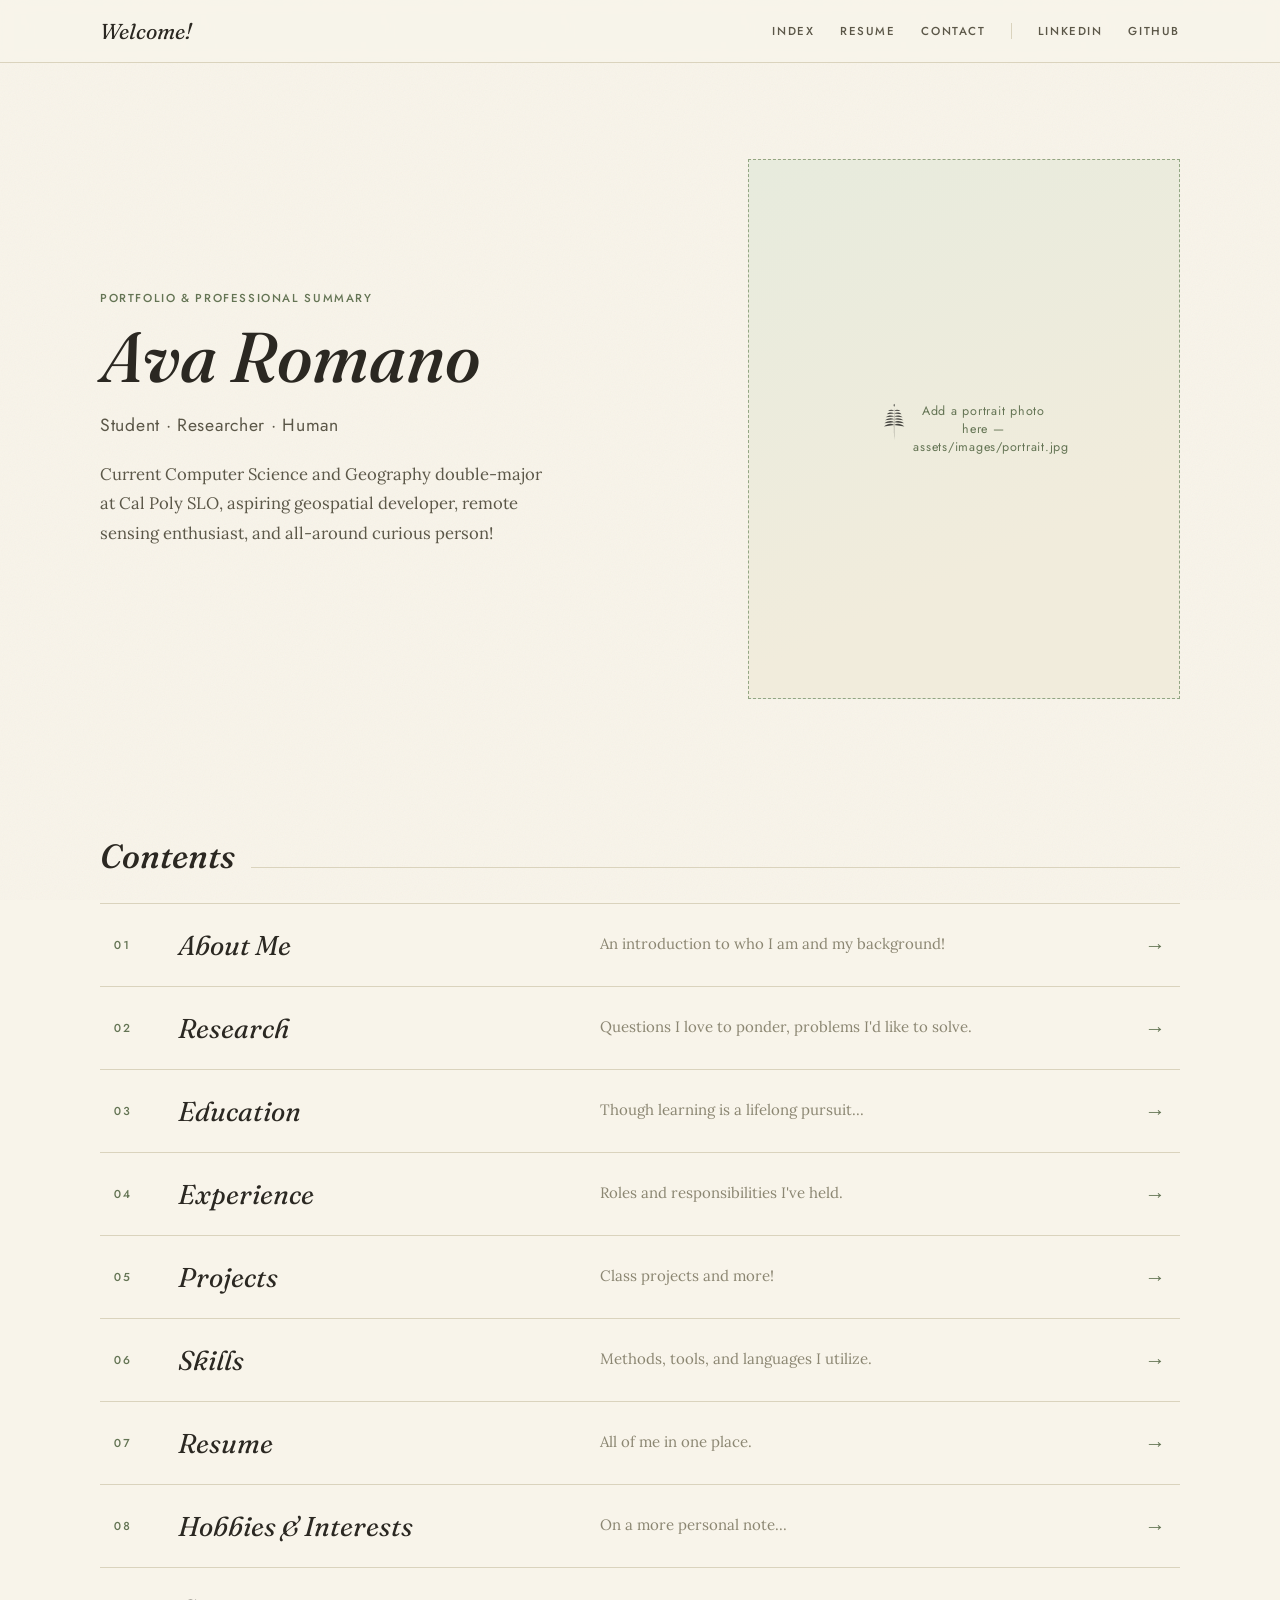
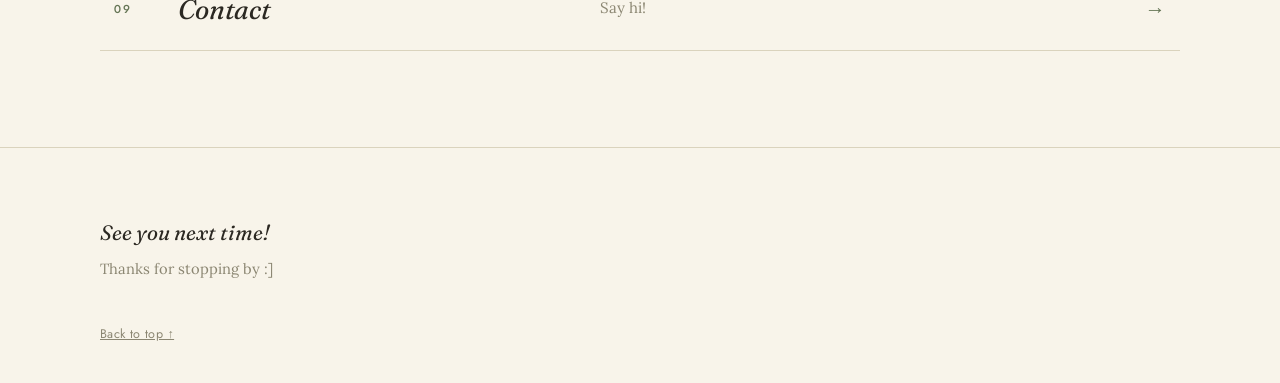
==== commit 196d5269: "link updates" ====
--- a/portfolio-editorial/index.html
+++ b/portfolio-editorial/index.html
@@ -28,7 +28,7 @@
 
 <header class="site-header">
   <div class="wrap site-header__inner">
-    <a href="#top" class="site-header__name" data-site="name">Ava Romano</a>
+    <a href="#top" class="site-header__name" data-site="header">Welcome!</a>
     <nav class="site-header__nav" aria-label="Primary">
       <a href="#index" class="label">Index</a>
       <button type="button" class="label" data-entry="resume">Resume</button>
@@ -49,8 +49,9 @@
         <p class="hero__kicker label">
           Portfolio &amp; Professional Summary
         </p>
-        <h1 class="hero__name" data-site="name">Your Name</h1>
-        <p class="hero__role" data-site="role">Researcher &middot; Writer &middot; Designer</p>
+        <h1 class="hero__name" data-site="name">Ava Romano
+        </h1>
+        <p class="hero__role" data-site="role">Student &middot; Researcher &middot; Human</p>
         <p class="hero__intro">
           Current Computer Science and Geography double-major at Cal Poly SLO, aspiring geospatial developer,
            remote sensing enthusiast, and all-around curious person!
@@ -186,17 +187,24 @@
   <div class="wrap">
     <div class="site-footer__grid">
       <div>
-        <p class="site-footer__name" data-site="name">Your Name</p>
+        <p class="site-footer__name" data-site="footer">See you next time!</p>
         <p class="site-footer__tag">Thanks for stopping by :]</p>
       </div>
       <div class="site-footer__links">
+        <!--
         <a href="#" data-site-href="mailto">Email</a>
         <a href="#" data-site-href="linkedin" target="_blank" rel="noopener">LinkedIn</a>
         <a href="#" data-site-href="github" target="_blank" rel="noopener">GitHub</a>
-      </div>
-    </div>
+        
+        <a href="#" data-site-href="linkedin" target="_blank" rel="noopener">LinkedIn</a>
+        <a href="#" data-site-href="github" target="_blank" rel="noopener">GitHub</a>
+        -->
+      </div>
+    </div>
+    
     <div class="wrap site-footer__bottom">
-      <span>&copy; <span id="year"></span> <span data-site="name">Your Name</span></span>
+      <!--<span>&copy; <span id="year"></span> <span data-site="name">Your Name</span></span>
+    --->
       <a href="#top">Back to top &uarr;</a>
     </div>
   </div>
